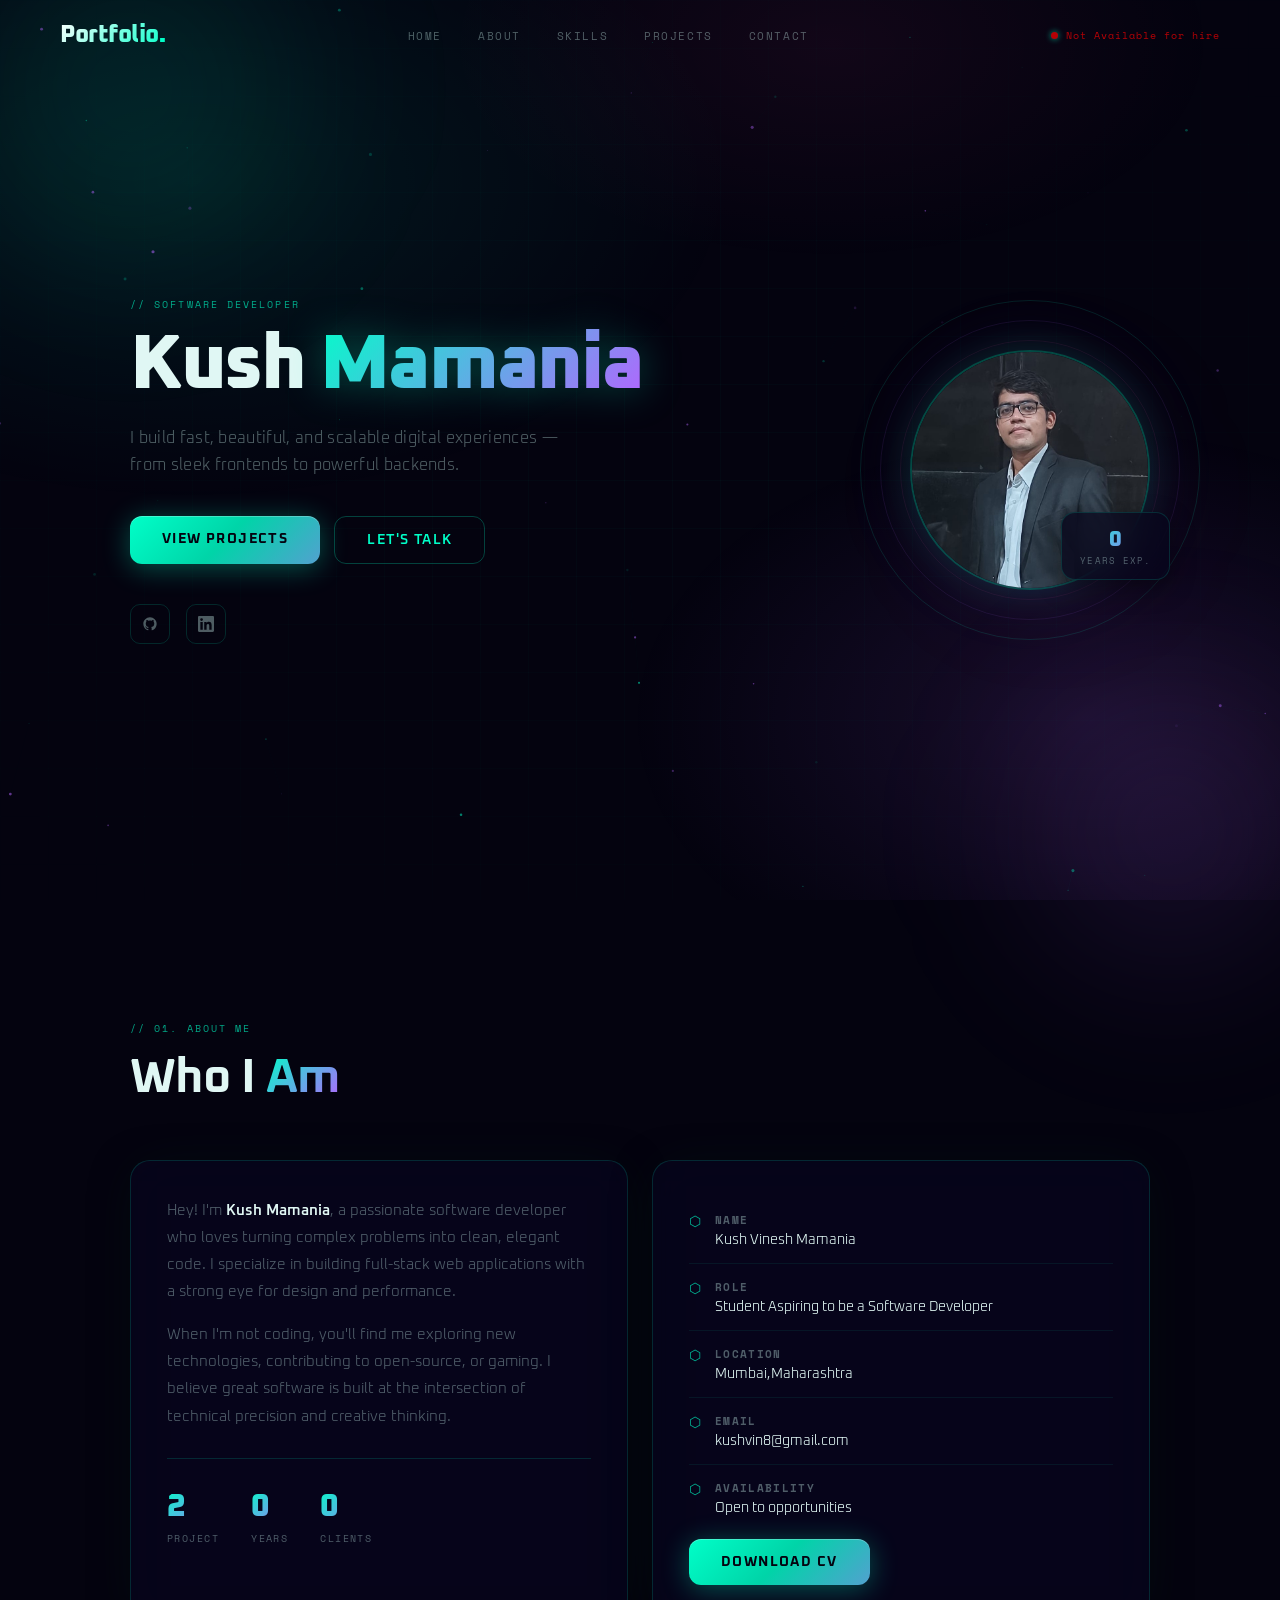
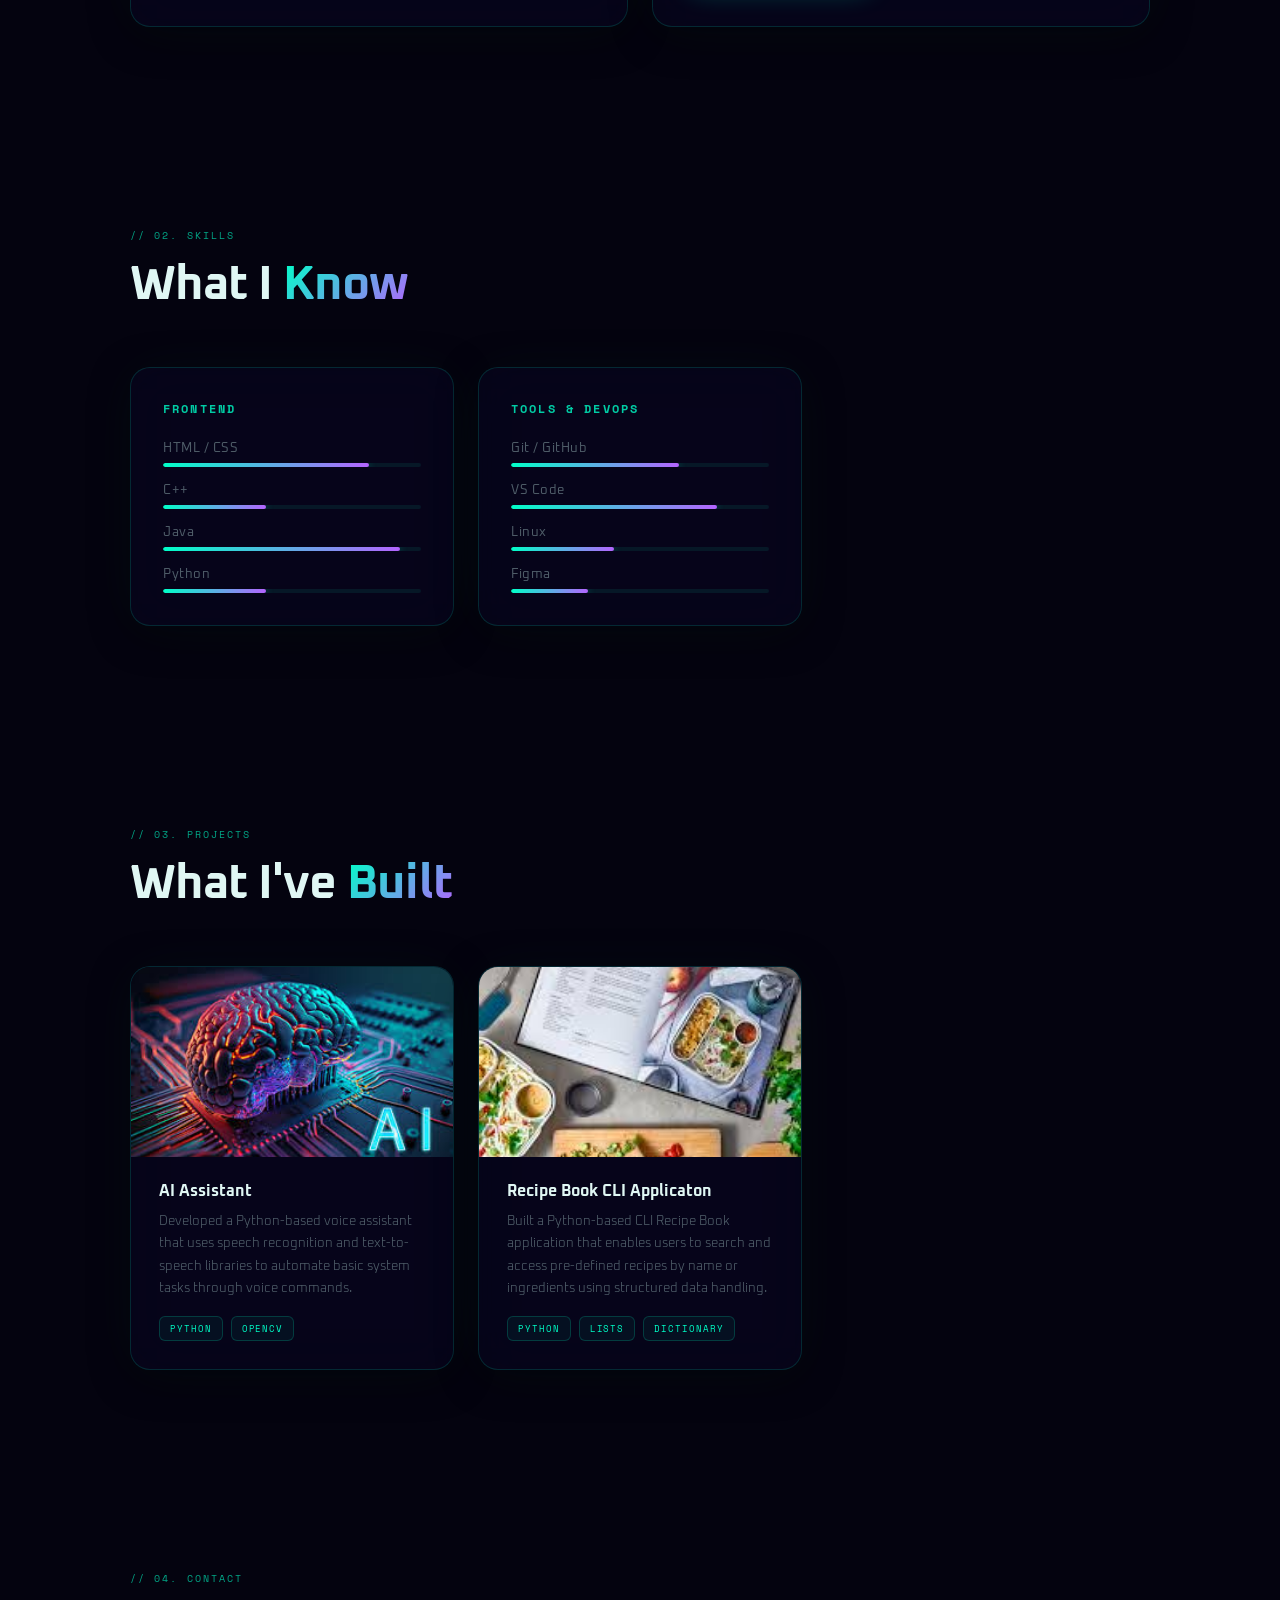
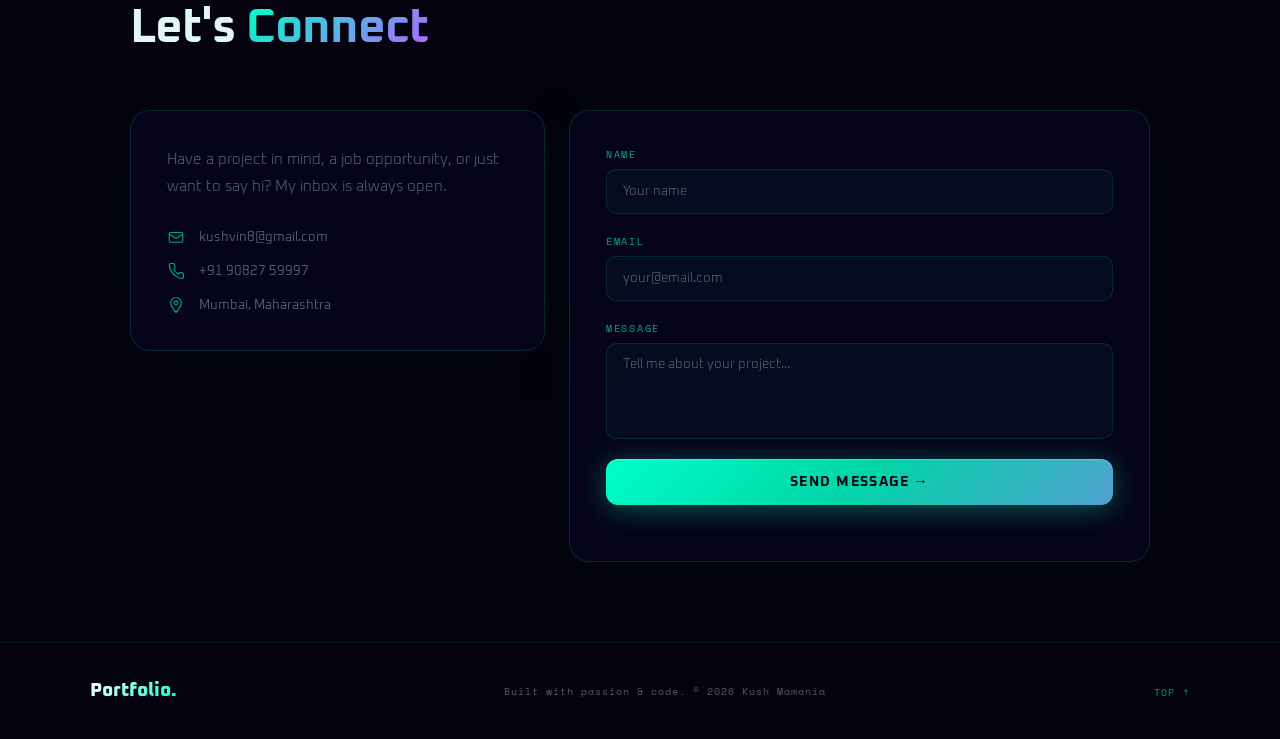
==== page.html @ c8ca54da "Made my own Portfolio Webpage" ====
<!DOCTYPE html>
<html lang="en">
<head>
  <meta charset="UTF-8" />
  <meta name="viewport" content="width=device-width, initial-scale=1.0"/>
  <title>Portfolio</title>
  <link rel="stylesheet" href="portfolio.css" />
  <link href="https://fonts.googleapis.com/css2?family=Oxanium:wght@200;300;400;600;700;800&family=Space+Mono&display=swap" rel="stylesheet"/>
</head>
<body>

  <!-- Background layers -->
  <div class="bg-aurora"></div>
  <div class="bg-grid"></div>
  <div class="orb orb1"></div>
  <div class="orb orb2"></div>
  <div class="orb orb3"></div>
  <canvas id="particles"></canvas>

  <!-- ── NAVBAR ───────────────────────────── -->
  <nav class="navbar">
    <div class="nav-logo">Portfolio<span>.</span></div>
    <ul class="nav-links">
      <li><a href="#hero">Home</a></li>
      <li><a href="#about">About</a></li>
      <li><a href="#skills">Skills</a></li>
      <li><a href="#projects">Projects</a></li>
      <li><a href="#contact">Contact</a></li>
    </ul>
    <div class="nav-status"><span class="pulse-dot"></span>Not Available for hire</div>
  </nav>

  <!-- ── HERO ─────────────────────────────── -->
  <section class="hero" id="hero">
    <div class="hero-content">
      <p class="hero-tag">// software developer</p>
      <h1 class="hero-name">Kush<span> Mamania</span></h1>
      <p class="hero-desc">I build fast, beautiful, and scalable digital experiences — from sleek frontends to powerful backends.</p>
      <div class="hero-btns">
        <a href="#projects" class="btn-primary">View Projects</a>
        <a href="#contact"  class="btn-ghost">Let's Talk</a>
      </div>
      <div class="hero-socials">
        <a href="https://github.com/NexusCoder14" class="social-link" title="GitHub">
          <svg viewBox="0 0 24 24" fill="currentColor"><path d="M12 2C6.477 2 2 6.477 2 12c0 4.418 2.865 8.166 6.839 9.489.5.092.682-.217.682-.482 0-.237-.009-.868-.013-1.703-2.782.604-3.369-1.342-3.369-1.342-.454-1.154-1.11-1.462-1.11-1.462-.908-.62.069-.608.069-.608 1.003.07 1.531 1.03 1.531 1.03.892 1.529 2.341 1.088 2.91.832.092-.647.35-1.088.636-1.338-2.22-.253-4.555-1.11-4.555-4.943 0-1.091.39-1.984 1.029-2.683-.103-.253-.446-1.27.098-2.647 0 0 .84-.269 2.75 1.025A9.578 9.578 0 0112 6.836c.85.004 1.705.114 2.504.336 1.909-1.294 2.747-1.025 2.747-1.025.546 1.377.203 2.394.1 2.647.64.699 1.028 1.592 1.028 2.683 0 3.842-2.339 4.687-4.566 4.935.359.309.678.919.678 1.852 0 1.336-.012 2.415-.012 2.743 0 .267.18.578.688.48C19.138 20.163 22 16.418 22 12c0-5.523-4.477-10-10-10z"/></svg>
        </a>
        <a href="https://www.linkedin.com/in/kush-mamania-205714388" class="social-link" title="LinkedIn">
          <svg viewBox="0 0 24 24" fill="currentColor"><path d="M20.447 20.452h-3.554v-5.569c0-1.328-.027-3.037-1.852-3.037-1.853 0-2.136 1.445-2.136 2.939v5.667H9.351V9h3.414v1.561h.046c.477-.9 1.637-1.85 3.37-1.85 3.601 0 4.267 2.37 4.267 5.455v6.286zM5.337 7.433a2.062 2.062 0 01-2.063-2.065 2.064 2.064 0 112.063 2.065zm1.782 13.019H3.555V9h3.564v11.452zM22.225 0H1.771C.792 0 0 .774 0 1.729v20.542C0 23.227.792 24 1.771 24h20.451C23.2 24 24 23.227 24 22.271V1.729C24 .774 23.2 0 22.222 0h.003z"/></svg>
        </a>
      </div>
    </div>
    <div class="hero-image-wrap">
      <div class="hero-image-ring ring1"></div>
      <div class="hero-image-ring ring2"></div>
      <div class="hero-image-ring ring3"></div>
      <div class="hero-image-box">
        <img src="kush1.jpeg" alt="Your Name" class="hero-img" onerror="this.style.display='none';this.nextElementSibling.style.display='flex'"/>
        <div class="hero-img-placeholder">
          <svg viewBox="0 0 24 24" fill="none" stroke="currentColor" stroke-width="1"><circle cx="12" cy="8" r="4"/><path d="M4 20c0-4 3.6-7 8-7s8 3 8 7"/></svg>
          <span>Add your photo</span>
        </div>
      </div>
      <div class="hero-badge">
        <span class="badge-num">0</span>
        <span class="badge-label">Years Exp.</span>
      </div>
    </div>
  </section>

  <!-- ── ABOUT ─────────────────────────────── -->
  <section class="section" id="about">
    <div class="section-inner">
      <div class="section-tag">// 01. about me</div>
      <h2 class="section-title">Who I <span>Am</span></h2>
      <div class="about-grid">
        <div class="about-text glass-card">
          <p>Hey! I'm <strong>Kush Mamania</strong>, a passionate software developer who loves turning complex problems into clean, elegant code. I specialize in building full-stack web applications with a strong eye for design and performance.</p>
          <p>When I'm not coding, you'll find me exploring new technologies, contributing to open-source, or gaming. I believe great software is built at the intersection of technical precision and creative thinking.</p>
          <div class="about-stats">
            <div class="stat"><span class="stat-num">2</span><span class="stat-label">Project</span></div>
            <div class="stat"><span class="stat-num">0</span><span class="stat-label">Years</span></div>
            <div class="stat"><span class="stat-num">0</span><span class="stat-label">Clients</span></div>
          </div>
        </div>
        <div class="about-details glass-card">
          <div class="detail-item">
            <span class="detail-icon">⬡</span>
            <div><strong>Name</strong><p>Kush Vinesh Mamania</p></div>
          </div>
          <div class="detail-item">
            <span class="detail-icon">⬡</span>
            <div><strong>Role</strong><p>Student Aspiring to be a Software Developer</p></div>
          </div>
          <div class="detail-item">
            <span class="detail-icon">⬡</span>
            <div><strong>Location</strong><p>Mumbai,Maharashtra</p></div>
          </div>
          <div class="detail-item">
            <span class="detail-icon">⬡</span>
            <div><strong>Email</strong><p>kushvin8@gmail.com</p></div>
          </div>
          <div class="detail-item">
            <span class="detail-icon">⬡</span>
            <div><strong>Availability</strong><p>Open to opportunities</p></div>
          </div>
          <a href="your-resume.pdf" download="YourName_Resume.pdf" class="btn-primary" style="margin-top:8px;display:inline-block;text-align:center;">Download CV</a>
        </div>
      </div>
    </div>
  </section>

  <!-- ── SKILLS ────────────────────────────── -->
  <section class="section" id="skills">
    <div class="section-inner">
      <div class="section-tag">// 02. skills</div>
      <h2 class="section-title">What I <span>Know</span></h2>
      <div class="skills-grid">

        <div class="skill-category glass-card">
          <h3>Frontend</h3>
          <div class="skill-list">
            <div class="skill-item"><span>HTML / CSS</span><div class="skill-bar"><div class="skill-fill" style="--w:80%"></div></div></div>
            <div class="skill-item"><span>C++</span><div class="skill-bar"><div class="skill-fill" style="--w:40%"></div></div></div>
            <div class="skill-item"><span>Java</span>      <div class="skill-bar"><div class="skill-fill" style="--w:92%"></div></div></div>
            <div class="skill-item"><span>Python</span> <div class="skill-bar"><div class="skill-fill" style="--w:40%"></div></div></div>
          </div>
        </div>

        <div class="skill-category glass-card">
          <h3>Tools & DevOps</h3>
          <div class="skill-list">
            <div class="skill-item"><span>Git / GitHub</span><div class="skill-bar"><div class="skill-fill" style="--w:65%"></div></div></div>
            <div class="skill-item"><span>VS Code</span>      <div class="skill-bar"><div class="skill-fill" style="--w:80%"></div></div></div>
            <div class="skill-item"><span>Linux</span>       <div class="skill-bar"><div class="skill-fill" style="--w:40%"></div></div></div>
            <div class="skill-item"><span>Figma</span>       <div class="skill-bar"><div class="skill-fill" style="--w:30%"></div></div></div>
          </div>
        </div>

      </div>
    </div>
  </section>

  <!-- ── PROJECTS ──────────────────────────── -->
  <section class="section" id="projects">
    <div class="section-inner">
      <div class="section-tag">// 03. projects</div>
      <h2 class="section-title">What I've <span>Built</span></h2>
      <div class="projects-grid">

        <div class="project-card glass-card">
          <div class="project-img-wrap">
            <img src="jarvis.jpg" alt="Project One" class="project-thumb"/>
            <div class="project-overlay">
              <a href="https://github.com/NexusCoder14/Artificial-Intelligence" class="project-link">GitHub ↗</a>
            </div>
          </div>
          <div class="project-info">
            <h3>AI Assistant</h3>
            <p>Developed a Python-based voice assistant that uses speech recognition and text-to-speech libraries to automate basic system tasks through voice commands.
</p>
            <div class="project-tags">
              <span>Python</span><span>OpenCV</span>
            </div>
          </div>
        </div>

        <div class="project-card glass-card">
          <div class="project-img-wrap">
            <img src="recipe.jpg" alt="Project One" class="project-thumb"/>
            <div class="project-overlay">
              <a href="https://github.com/NexusCoder14/Recipe-Book-CLI-Application" class="project-link">GitHub ↗</a>
            </div>
          </div>
          <div class="project-info">
            <h3>Recipe Book CLI Applicaton</h3>
            <p>Built a Python-based CLI Recipe Book application that enables users to search and access pre-defined recipes by name or ingredients using structured data handling.
</p>
            <div class="project-tags">
              <span>Python</span><span>Lists</span><span>Dictionary</span>
            </div>
          </div>
        </div>
      </div>
    </div>
  </section>

  <!-- ── CONTACT ───────────────────────────── -->
  <section class="section" id="contact">
    <div class="section-inner">
      <div class="section-tag">// 04. contact</div>
      <h2 class="section-title">Let's <span>Connect</span></h2>
      <div class="contact-wrap">
        <div class="contact-info glass-card">
          <p>Have a project in mind, a job opportunity, or just want to say hi? My inbox is always open.</p>
          <div class="contact-links">
            <a href="mailto:you@example.com" class="contact-item">
              <svg viewBox="0 0 24 24" fill="none" stroke="currentColor" stroke-width="1.5"><path d="M21 8l-9 6-9-6"/><rect x="3" y="6" width="18" height="13" rx="2"/></svg>
              kushvin8@gmail.com
            </a>
            <a href="tel:+0000000000" class="contact-item">
              <svg viewBox="0 0 24 24" fill="none" stroke="currentColor" stroke-width="1.5"><path d="M22 16.92v3a2 2 0 01-2.18 2A19.86 19.86 0 013.09 4.18 2 2 0 015.09 2h3a2 2 0 012 1.72c.127.96.361 1.903.7 2.81a2 2 0 01-.45 2.11L9.09 9.91a16 16 0 006 6l1.27-1.27a2 2 0 012.11-.45c.907.339 1.85.573 2.81.7A2 2 0 0122 16.92z"/></svg>
              +91 90827 59997
            </a>
            <a href="#" class="contact-item">
              <svg viewBox="0 0 24 24" fill="none" stroke="currentColor" stroke-width="1.5"><path d="M12 2C8.13 2 5 5.13 5 9c0 5.25 7 13 7 13s7-7.75 7-13c0-3.87-3.13-7-7-7zm0 9.5a2.5 2.5 0 110-5 2.5 2.5 0 010 5z"/></svg>
              Mumbai, Maharashtra
            </a>
          </div>
        </div>
        <form class="contact-form glass-card" action="https://api.web3forms.com/submit" method="POST" onsubmit="handleForm(event)">

    <!-- Your Web3Forms access key -->
    <input type="hidden" name="access_key" value="c3d67be9-2070-407a-b0f9-731e5932e112"/>

    <!-- Optional: Custom subject line in your inbox -->
    <input type="hidden" name="subject" value="New Idea"/>

    <div class="form-group">
        <label>Name</label>
        <input type="text" name="name" placeholder="Your name" required/>
    </div>
    <div class="form-group">
        <label>Email</label>
        <input type="email" name="email" placeholder="your@email.com" required/>
    </div>
    <div class="form-group">
        <label>Message</label>
        <textarea name="message" rows="4" placeholder="Tell me about your project..." required></textarea>
    </div>
    <button type="submit" class="btn-primary" style="width:100%">Send Message →</button>

<p id="formError" style="display:none; color:#ff6090; text-align:center; font-family:'Space Mono',monospace; font-size:0.72rem; letter-spacing:0.1em; margin-top:12px;">
  ✗ Failed to send. Please try again.
</p>
    <div class="form-success" id="formSuccess">✓ Message sent! I'll get back to you soon.</div>
    <div id="formError"></div>
    <input type="hidden" name="redirect" value="false"/>
</form>
      </div>
    </div>
  </section>

  <!-- ── FOOTER ────────────────────────────── -->
  <footer class="footer">
    <div class="footer-inner">
      <span class="footer-logo">Portfolio<span>.</span></span>
      <p>Built with passion & code. © <span id="year"></span> Kush Mamania</p>
      <div class="footer-links">
        <a href="#hero">Top ↑</a>
      </div>
    </div>
  </footer>

  <script>
    // Year
    document.getElementById('year').textContent = new Date().getFullYear();

    // Form handler
    function handleForm(e) {
    e.preventDefault();
    const form      = e.target;
    const submitBtn = form.querySelector('button[type="submit"]');
    const errorMsg  = document.getElementById('formError');

    submitBtn.textContent = 'Sending...';
    submitBtn.disabled    = true;
    errorMsg.style.cssText = 'display:none';

    fetch('https://api.web3forms.com/submit', {
        method: 'POST',
        headers: { 'Accept': 'application/json' },
        body: new FormData(form)
    })
    .then(res => res.json())
    .then(data => {
        if (data.success) {
            form.reset();
            submitBtn.textContent = 'Sent ✓';
            setTimeout(() => {
                submitBtn.textContent = 'Send Message →';
            }, 3000);
        } else {
            errorMsg.style.cssText = 'display:block; color:#ff6090; text-align:center; font-family:Space Mono,monospace; font-size:0.72rem; letter-spacing:0.1em; margin-top:12px;';
            submitBtn.textContent  = 'Send Message →';
        }
        submitBtn.disabled = false;
    })
    .catch(() => {
        errorMsg.style.cssText = 'display:block; color:#ff6090; text-align:center; font-family:Space Mono,monospace; font-size:0.72rem; letter-spacing:0.1em; margin-top:12px;';
        submitBtn.textContent  = 'Send Message →';
        submitBtn.disabled     = false;
    });
}

    // Particle canvas
    const canvas = document.getElementById('particles');
    const ctx    = canvas.getContext('2d');
    function resize() { canvas.width = window.innerWidth; canvas.height = window.innerHeight; }
    resize();
    window.addEventListener('resize', resize);

    const pts = Array.from({length: 55}, () => ({
      x: Math.random() * canvas.width,
      y: Math.random() * canvas.height,
      r: Math.random() * 1.3 + 0.3,
      dx: (Math.random() - 0.5) * 0.28,
      dy: (Math.random() - 0.5) * 0.28,
      a: Math.random() * 0.45 + 0.08,
      c: Math.random() > 0.5 ? '0,255,200' : '180,100,255'
    }));

    (function draw() {
      ctx.clearRect(0, 0, canvas.width, canvas.height);
      pts.forEach(p => {
        p.x += p.dx; p.y += p.dy;
        if (p.x < 0 || p.x > canvas.width)  p.dx *= -1;
        if (p.y < 0 || p.y > canvas.height) p.dy *= -1;
        ctx.beginPath();
        ctx.arc(p.x, p.y, p.r, 0, Math.PI * 2);
        ctx.fillStyle = `rgba(${p.c},${p.a})`;
        ctx.fill();
      });
      for (let i = 0; i < pts.length; i++)
        for (let j = i + 1; j < pts.length; j++) {
          const d = Math.hypot(pts[i].x - pts[j].x, pts[i].y - pts[j].y);
          if (d < 115) {
            ctx.beginPath();
            ctx.strokeStyle = `rgba(0,255,200,${0.055*(1-d/115)})`;
            ctx.lineWidth = 0.5;
            ctx.moveTo(pts[i].x, pts[i].y);
            ctx.lineTo(pts[j].x, pts[j].y);
            ctx.stroke();
          }
        }
      requestAnimationFrame(draw);
    })();

    // Scroll reveal
    const observer = new IntersectionObserver(entries => {
      entries.forEach(e => { if (e.isIntersecting) e.target.classList.add('visible'); });
    }, { threshold: 0.12 });
    document.querySelectorAll('.glass-card, .hero-content, .hero-image-wrap, .section-title, .section-tag')
      .forEach(el => observer.observe(el));

    // Skill bar animation
    const skillObserver = new IntersectionObserver(entries => {
      entries.forEach(e => {
        if (e.isIntersecting)
          e.target.querySelectorAll('.skill-fill').forEach(bar => bar.classList.add('animate'));
      });
    }, { threshold: 0.3 });
    document.querySelectorAll('.skill-category').forEach(el => skillObserver.observe(el));

    // Navbar scroll effect
    window.addEventListener('scroll', () => {
      document.querySelector('.navbar').classList.toggle('scrolled', window.scrollY > 50);
    });

    // Smooth scroll
    document.querySelectorAll('a[href^="#"]').forEach(a => {
      a.addEventListener('click', e => {
        const target = document.querySelector(a.getAttribute('href'));
        if (target) { e.preventDefault(); target.scrollIntoView({ behavior: 'smooth' }); }
      });
    });
  </script>
</body>
</html>
---- portfolio.css ----
/* ============================================
   PORTFOLIO — CYBERPUNK AURORA
   ============================================ */

@import url('https://fonts.googleapis.com/css2?family=Oxanium:wght@200;300;400;600;700;800&family=Space+Mono&display=swap');

*, *::before, *::after { box-sizing: border-box; margin: 0; padding: 0; }

:root {
  --teal:    #00ffc8;
  --violet:  #b464ff;
  --pink:    #ff4faa;
  --deep:    #04030f;
  --surface: rgba(8, 6, 28, 0.72);
  --border:  rgba(0, 255, 200, 0.15);
  --text:    #e0f7f4;
  --muted:   rgba(200, 240, 235, 0.38);
  --ease:    cubic-bezier(0.23, 1, 0.32, 1);
}

html { scroll-behavior: smooth; }

body {
  background: var(--deep);
  font-family: 'Oxanium', sans-serif;
  color: var(--text);
  overflow-x: hidden;
}

/* ── Fixed bg layers ──────────────────────── */
.bg-aurora {
  position: fixed; inset: 0; z-index: 0; pointer-events: none;
  background:
    radial-gradient(ellipse 65% 55% at 15% 20%, rgba(0,255,200,0.09) 0%, transparent 65%),
    radial-gradient(ellipse 55% 50% at 85% 80%, rgba(180,100,255,0.12) 0%, transparent 65%),
    radial-gradient(ellipse 50% 40% at 65% 5%,  rgba(255,79,170,0.06) 0%, transparent 60%);
  animation: auroraShift 18s ease-in-out infinite alternate;
}

.bg-grid {
  position: fixed; inset: 0; z-index: 0; pointer-events: none;
  background-image:
    linear-gradient(rgba(0,255,200,0.025) 1px, transparent 1px),
    linear-gradient(90deg, rgba(0,255,200,0.025) 1px, transparent 1px);
  background-size: 48px 48px;
  mask-image: radial-gradient(ellipse 80% 80% at 50% 50%, black 10%, transparent 100%);
}

#particles { position: fixed; inset: 0; z-index: 0; pointer-events: none; }

.orb { position: fixed; border-radius: 50%; filter: blur(70px); pointer-events: none; z-index: 0; }
.orb1 { width: 500px; height: 500px; top: -160px; left: -120px;
         background: radial-gradient(circle, rgba(0,255,200,0.11) 0%, transparent 70%);
         animation: orbFloat 20s ease-in-out infinite alternate; }
.orb2 { width: 420px; height: 420px; bottom: -140px; right: -100px;
         background: radial-gradient(circle, rgba(180,100,255,0.14) 0%, transparent 70%);
         animation: orbFloat 16s ease-in-out infinite alternate-reverse; }
.orb3 { width: 260px; height: 260px; top: 40%; right: 8%;
         background: radial-gradient(circle, rgba(255,79,170,0.09) 0%, transparent 70%);
         animation: orbFloat 12s ease-in-out infinite alternate; }

@keyframes auroraShift {
  0%   { filter: hue-rotate(0deg)   brightness(1);    }
  50%  { filter: hue-rotate(20deg)  brightness(1.08); }
  100% { filter: hue-rotate(-15deg) brightness(0.96); }
}
@keyframes orbFloat {
  0%   { transform: translate(0,0) scale(1); }
  50%  { transform: translate(30px,-40px) scale(1.08); }
  100% { transform: translate(-20px,30px) scale(0.94); }
}

/* ── Reusables ────────────────────────────── */
.glass-card {
  background: var(--surface);
  border: 1px solid var(--border);
  border-radius: 20px;
  backdrop-filter: blur(24px) saturate(160%);
  -webkit-backdrop-filter: blur(24px) saturate(160%);
  box-shadow: 0 8px 40px rgba(0,0,0,0.45), 0 0 60px rgba(0,255,200,0.04);
  opacity: 0;
  transform: translateY(28px);
  transition: opacity 0.7s var(--ease), transform 0.7s var(--ease),
              box-shadow 0.3s ease, border-color 0.3s ease;
}
.glass-card.visible {
  opacity: 1; transform: translateY(0);
}
.glass-card:hover {
  border-color: rgba(0,255,200,0.3);
  box-shadow: 0 12px 60px rgba(0,0,0,0.5), 0 0 60px rgba(0,255,200,0.08);
}

.btn-primary {
  display: inline-block;
  padding: 14px 32px;
  border-radius: 12px;
  background: linear-gradient(135deg, var(--teal) 0%, #00d4a8 50%, var(--violet) 160%);
  color: #04030f;
  font-family: 'Oxanium', sans-serif;
  font-size: 0.88rem;
  font-weight: 700;
  letter-spacing: 0.1em;
  text-transform: uppercase;
  text-decoration: none;
  border: none;
  cursor: pointer;
  box-shadow: 0 4px 28px rgba(0,255,200,0.32), inset 0 1px 0 rgba(255,255,255,0.25);
  transition: transform 0.2s var(--ease), box-shadow 0.3s ease;
  position: relative; overflow: hidden;
}
.btn-primary:hover {
  transform: translateY(-3px) scale(1.02);
  box-shadow: 0 10px 48px rgba(0,255,200,0.48), inset 0 1px 0 rgba(255,255,255,0.25);
}
.btn-primary:active { transform: translateY(0) scale(0.99); }

.btn-ghost {
  display: inline-block;
  padding: 14px 32px;
  border-radius: 12px;
  border: 1px solid rgba(0,255,200,0.25);
  color: var(--teal);
  font-family: 'Oxanium', sans-serif;
  font-size: 0.88rem;
  font-weight: 600;
  letter-spacing: 0.1em;
  text-transform: uppercase;
  text-decoration: none;
  background: transparent;
  cursor: pointer;
  transition: border-color 0.3s ease, background 0.3s ease, box-shadow 0.3s ease, transform 0.2s ease;
}
.btn-ghost:hover {
  border-color: var(--teal);
  background: rgba(0,255,200,0.07);
  box-shadow: 0 0 24px rgba(0,255,200,0.12);
  transform: translateY(-2px);
}

/* ── NAVBAR ───────────────────────────────── */
.navbar {
  position: fixed; top: 0; left: 0; right: 0; z-index: 100;
  display: flex; align-items: center; justify-content: space-between;
  padding: 20px 60px;
  transition: background 0.4s ease, padding 0.4s ease, box-shadow 0.4s ease;
}
.navbar.scrolled {
  background: rgba(4,3,15,0.85);
  backdrop-filter: blur(20px);
  padding: 14px 60px;
  box-shadow: 0 1px 0 rgba(0,255,200,0.1), 0 8px 32px rgba(0,0,0,0.4);
}

.nav-logo {
  font-size: 1.5rem; font-weight: 800; letter-spacing: -0.02em;
  background: linear-gradient(135deg, #fff, var(--teal));
  -webkit-background-clip: text; -webkit-text-fill-color: transparent; background-clip: text;
  position: relative; z-index: 1;
}
.nav-logo span { -webkit-text-fill-color: var(--teal); }

.nav-links { display: flex; gap: 36px; list-style: none; }
.nav-links a {
  font-family: 'Space Mono', monospace;
  font-size: 0.7rem; letter-spacing: 0.14em; text-transform: uppercase;
  color: var(--muted); text-decoration: none;
  transition: color 0.3s ease;
  position: relative;
}
.nav-links a::after {
  content: ''; position: absolute; bottom: -4px; left: 0;
  width: 0; height: 1px;
  background: linear-gradient(90deg, var(--teal), var(--violet));
  transition: width 0.3s var(--ease);
}
.nav-links a:hover { color: var(--text); }
.nav-links a:hover::after { width: 100%; }

.nav-status {
  display: flex; align-items: center; gap: 8px;
  font-family: 'Space Mono', monospace; font-size: 0.62rem;
  letter-spacing: 0.1em; color: red; opacity: 0.7;
}
.pulse-dot {
  width: 7px; height: 7px; border-radius: 50%;
  background: red;
  box-shadow: 0 0 6px var(--teal);
  animation: pulse 2s ease-in-out infinite;
}
@keyframes pulse {
  0%,100% { opacity: 1; transform: scale(1); }
  50%      { opacity: 0.4; transform: scale(0.8); }
}

/* ── SECTION SHARED ───────────────────────── */
.section { position: relative; z-index: 1; padding: 120px 0 80px; }
.section-inner { max-width: 1100px; margin: 0 auto; padding: 0 40px; }

.section-tag {
  font-family: 'Space Mono', monospace; font-size: 0.65rem;
  letter-spacing: 0.2em; text-transform: uppercase;
  color: var(--teal); opacity: 0.65; margin-bottom: 12px;
  opacity: 0; transform: translateY(16px);
  transition: opacity 0.6s ease, transform 0.6s ease;
}
.section-tag.visible { opacity: 0.65; transform: translateY(0); }

.section-title {
  font-size: clamp(2rem, 4vw, 3rem); font-weight: 700;
  letter-spacing: -0.02em; margin-bottom: 52px;
  opacity: 0; transform: translateY(16px);
  transition: opacity 0.6s ease 0.1s, transform 0.6s ease 0.1s;
}
.section-title.visible { opacity: 1; transform: translateY(0); }
.section-title span {
  background: linear-gradient(135deg, var(--teal), var(--violet));
  -webkit-background-clip: text; -webkit-text-fill-color: transparent; background-clip: text;
}

/* ── HERO ─────────────────────────────────── */
.hero {
  position: relative; z-index: 1;
  min-height: 100vh;
  display: flex; align-items: center; justify-content: space-between;
  max-width: 1100px; margin: 0 auto; padding: 100px 40px 60px;
  gap: 60px;
}

.hero-content {
  flex: 1;
  opacity: 0; transform: translateX(-30px);
  transition: opacity 0.9s var(--ease), transform 0.9s var(--ease);
}
.hero-content.visible { opacity: 1; transform: translateX(0); }

.hero-tag {
  font-family: 'Space Mono', monospace; font-size: 0.65rem;
  letter-spacing: 0.2em; text-transform: uppercase;
  color: var(--teal); opacity: 0.65; margin-bottom: 16px;
}

.hero-name {
  font-size: clamp(3rem, 6vw, 5.5rem);
  font-weight: 800; line-height: 1; letter-spacing: -0.03em;
  margin-bottom: 20px;
}
.hero-name span {
  background: linear-gradient(135deg, var(--teal) 0%, var(--violet) 100%);
  -webkit-background-clip: text; -webkit-text-fill-color: transparent; background-clip: text;
  filter: drop-shadow(0 0 20px rgba(0,255,200,0.3));
}

.hero-desc {
  font-size: 1rem; font-weight: 300; color: var(--muted);
  line-height: 1.7; max-width: 460px; margin-bottom: 36px; letter-spacing: 0.02em;
}

.hero-btns { display: flex; gap: 14px; flex-wrap: wrap; margin-bottom: 40px; }

.hero-socials { display: flex; gap: 16px; }
.social-link {
  width: 40px; height: 40px;
  border: 1px solid rgba(0,255,200,0.15); border-radius: 10px;
  display: flex; align-items: center; justify-content: center;
  color: var(--muted); text-decoration: none;
  transition: border-color 0.3s ease, color 0.3s ease,
              background 0.3s ease, transform 0.2s ease;
}
.social-link svg { width: 16px; height: 16px; }
.social-link:hover {
  border-color: var(--teal); color: var(--teal);
  background: rgba(0,255,200,0.07); transform: translateY(-2px);
  box-shadow: 0 0 16px rgba(0,255,200,0.12);
}

/* Hero image */
.hero-image-wrap {
  position: relative; flex-shrink: 0;
  opacity: 0; transform: translateX(30px);
  transition: opacity 0.9s var(--ease) 0.2s, transform 0.9s var(--ease) 0.2s;
}
.hero-image-wrap.visible { opacity: 1; transform: translateX(0); }

.hero-image-ring {
  position: absolute; border-radius: 50%;
  border: 1px solid rgba(0,255,200,0.12);
  top: 50%; left: 50%; transform: translate(-50%,-50%);
}
.ring1 { width: 340px; height: 340px; animation: ringPulse 4s ease-in-out infinite; }
.ring2 { width: 300px; height: 300px; animation: ringPulse 4s ease-in-out 1s infinite; border-color: rgba(180,100,255,0.1); }
.ring3 { width: 260px; height: 260px; animation: ringPulse 4s ease-in-out 2s infinite; border-color: rgba(255,79,170,0.08); }
@keyframes ringPulse {
  0%,100% { opacity: 0.6; transform: translate(-50%,-50%) scale(1);    }
  50%      { opacity: 1.0; transform: translate(-50%,-50%) scale(1.04); }
}

.hero-image-box {
  width: 240px; height: 240px; border-radius: 50%;
  border: 2px solid rgba(0,255,200,0.28);
  overflow: hidden; position: relative;
  box-shadow: 0 0 40px rgba(0,255,200,0.14), 0 0 80px rgba(180,100,255,0.08);
}
.hero-img { width: 100%; height: 100%; object-fit: cover; }
.hero-img-placeholder {
  display: flex; flex-direction: column; align-items: center; justify-content: center;
  gap: 10px; width: 100%; height: 100%;
  background: rgba(0,255,200,0.04);
  color: var(--muted); font-family: 'Space Mono', monospace;
  font-size: 0.62rem; letter-spacing: 0.1em; text-transform: uppercase;
}
.hero-img-placeholder svg { width: 48px; height: 48px; opacity: 0.3; }

.hero-badge {
  position: absolute; bottom: 10px; right: -20px;
  background: var(--surface); border: 1px solid var(--border);
  border-radius: 14px; padding: 12px 18px; text-align: center;
  backdrop-filter: blur(16px); box-shadow: 0 8px 24px rgba(0,0,0,0.4);
}
.badge-num {
  display: block; font-size: 1.4rem; font-weight: 800;
  background: linear-gradient(135deg, var(--teal), var(--violet));
  -webkit-background-clip: text; -webkit-text-fill-color: transparent; background-clip: text;
}
.badge-label {
  display: block; font-family: 'Space Mono', monospace;
  font-size: 0.55rem; letter-spacing: 0.12em; text-transform: uppercase; color: var(--muted);
}

/* ── ABOUT ────────────────────────────────── */
.about-grid {
  display: grid; grid-template-columns: 1fr 1fr; gap: 24px;
}

.about-text, .about-details { padding: 36px; }

.about-text p {
  color: var(--muted); line-height: 1.8; font-weight: 300;
  font-size: 0.94rem; margin-bottom: 16px;
}
.about-text strong { color: var(--text); font-weight: 600; }

.about-stats {
  display: flex; gap: 32px; margin-top: 28px; padding-top: 28px;
  border-top: 1px solid var(--border);
}
.stat { display: flex; flex-direction: column; gap: 4px; }
.stat-num {
  font-size: 2rem; font-weight: 800;
  background: linear-gradient(135deg, var(--teal), var(--violet));
  -webkit-background-clip: text; -webkit-text-fill-color: transparent; background-clip: text;
}
.stat-label {
  font-family: 'Space Mono', monospace; font-size: 0.6rem;
  letter-spacing: 0.15em; text-transform: uppercase; color: var(--muted);
}

.detail-item {
  display: flex; align-items: flex-start; gap: 14px;
  padding: 14px 0; border-bottom: 1px solid rgba(0,255,200,0.07);
}
.detail-item:last-of-type { border-bottom: none; }
.detail-icon { font-size: 0.9rem; color: var(--teal); margin-top: 2px; opacity: 0.7; }
.detail-item strong { display: block; font-size: 0.7rem; font-family: 'Space Mono', monospace; letter-spacing: 0.12em; text-transform: uppercase; color: var(--muted); margin-bottom: 3px; }
.detail-item p { font-size: 0.88rem; font-weight: 300; color: var(--text); }

/* ── SKILLS ───────────────────────────────── */
.skills-grid {
  display: grid; grid-template-columns: repeat(3, 1fr); gap: 24px;
}

.skill-category { padding: 32px; }
.skill-category h3 {
  font-size: 0.75rem; font-family: 'Space Mono', monospace;
  letter-spacing: 0.18em; text-transform: uppercase;
  color: var(--teal); margin-bottom: 24px; opacity: 0.8;
}
.skill-list { display: flex; flex-direction: column; gap: 16px; }

.skill-item span {
  display: block; font-size: 0.82rem; font-weight: 400;
  color: var(--muted); margin-bottom: 6px; letter-spacing: 0.04em;
}
.skill-bar {
  width: 100%; height: 4px; background: rgba(0,255,200,0.08);
  border-radius: 100px; overflow: hidden;
}
.skill-fill {
  height: 100%; width: 0%;
  background: linear-gradient(90deg, var(--teal), var(--violet));
  border-radius: 100px;
  box-shadow: 0 0 8px rgba(0,255,200,0.4);
  transition: width 1.2s var(--ease);
}
.skill-fill.animate { width: var(--w); }

/* ── PROJECTS ─────────────────────────────── */
.projects-grid {
  display: grid; grid-template-columns: repeat(3, 1fr); gap: 24px;
}

.project-card { overflow: hidden; padding: 0; }

.project-img-wrap {
  position: relative; height: 190px;
  background: rgba(0,255,200,0.03); overflow: hidden;
}
.project-img-placeholder {
  width: 100%; height: 100%;
  display: flex; align-items: center; justify-content: center;
  color: var(--muted);
}
.project-img-placeholder svg { width: 52px; height: 52px; opacity: 0.25; }

.project-overlay {
  position: absolute; inset: 0;
  background: rgba(4,3,15,0.75);
  display: flex; align-items: center; justify-content: center; gap: 16px;
  opacity: 0; transition: opacity 0.3s ease;
  backdrop-filter: blur(4px);
}
.project-card:hover .project-overlay { opacity: 1; }

.project-link {
  padding: 10px 20px; border-radius: 8px;
  border: 1px solid rgba(0,255,200,0.35);
  color: var(--teal); font-size: 0.75rem; font-weight: 600;
  letter-spacing: 0.08em; text-decoration: none;
  transition: background 0.2s ease, box-shadow 0.2s ease;
}
.project-link:hover {
  background: rgba(0,255,200,0.1);
  box-shadow: 0 0 16px rgba(0,255,200,0.15);
}

.project-info { padding: 24px 28px 28px; }
.project-info h3 { font-size: 1rem; font-weight: 700; margin-bottom: 10px; }
.project-info p {
  font-size: 0.82rem; color: var(--muted); line-height: 1.7;
  font-weight: 300; margin-bottom: 16px;
}
.project-tags { display: flex; flex-wrap: wrap; gap: 8px; }
.project-tags span {
  font-family: 'Space Mono', monospace; font-size: 0.58rem;
  letter-spacing: 0.1em; text-transform: uppercase;
  padding: 5px 10px; border-radius: 6px;
  border: 1px solid rgba(0,255,200,0.18);
  color: var(--teal); background: rgba(0,255,200,0.05);
}

/* ── CONTACT ──────────────────────────────── */
.contact-wrap {
  display: grid; grid-template-columns: 1fr 1.4fr; gap: 24px; align-items: start;
}

.contact-info { padding: 36px; }
.contact-info > p {
  color: var(--muted); font-size: 0.92rem; line-height: 1.8;
  font-weight: 300; margin-bottom: 28px;
}

.contact-links { display: flex; flex-direction: column; gap: 16px; }
.contact-item {
  display: flex; align-items: center; gap: 14px;
  color: var(--muted); text-decoration: none; font-size: 0.84rem;
  transition: color 0.3s ease;
}
.contact-item svg { width: 18px; height: 18px; flex-shrink: 0; color: var(--teal); opacity: 0.65; }
.contact-item:hover { color: var(--teal); }

.contact-form { padding: 36px; display: flex; flex-direction: column; gap: 20px; }

.form-group { display: flex; flex-direction: column; gap: 8px; }
.form-group label {
  font-family: 'Space Mono', monospace; font-size: 0.6rem;
  letter-spacing: 0.18em; text-transform: uppercase;
  color: var(--teal); opacity: 0.65;
}
.form-group input,
.form-group textarea {
  background: rgba(0,255,200,0.03);
  border: 1px solid rgba(0,255,200,0.12);
  border-radius: 10px;
  padding: 13px 16px;
  font-family: 'Oxanium', sans-serif; font-size: 0.86rem; font-weight: 300;
  color: var(--text); outline: none; resize: none;
  caret-color: var(--teal);
  transition: border-color 0.3s ease, background 0.3s ease, box-shadow 0.3s ease;
}
.form-group input:focus,
.form-group textarea:focus {
  border-color: rgba(0,255,200,0.5);
  background: rgba(0,255,200,0.05);
  box-shadow: 0 0 0 3px rgba(0,255,200,0.1);
}
.form-group input::placeholder,
.form-group textarea::placeholder { color: var(--muted); font-size: 0.8rem; }

.form-success {
  display: none; text-align: center; font-family: 'Space Mono', monospace;
  font-size: 0.7rem; letter-spacing: 0.12em; color: var(--teal);
  padding: 12px; border-radius: 8px; background: rgba(0,255,200,0.07);
  border: 1px solid rgba(0,255,200,0.2);
}
.form-success.show { display: block; }

/* ── FOOTER ───────────────────────────────── */
.footer {
  position: relative; z-index: 1;
  border-top: 1px solid rgba(0,255,200,0.08);
  padding: 36px 40px;
}
.footer-inner {
  max-width: 1100px; margin: 0 auto;
  display: flex; align-items: center; justify-content: space-between; gap: 20px;
}
.footer-logo {
  font-size: 1.2rem; font-weight: 800;
  background: linear-gradient(135deg, #fff, var(--teal));
  -webkit-background-clip: text; -webkit-text-fill-color: transparent; background-clip: text;
}
.footer-logo span { -webkit-text-fill-color: var(--teal); }
.footer p {
  font-family: 'Space Mono', monospace; font-size: 0.62rem;
  letter-spacing: 0.1em; color: var(--muted);
}
.footer-links a {
  font-family: 'Space Mono', monospace; font-size: 0.62rem;
  letter-spacing: 0.12em; text-transform: uppercase;
  color: var(--teal); text-decoration: none; opacity: 0.6;
  transition: opacity 0.3s ease;
}
.form-error {
    display: none;
    text-align: center;
    font-family: 'Space Mono', monospace;
    font-size: 0.7rem;
    letter-spacing: 0.12em;
    color: #ff6090;
    padding: 12px;
    border-radius: 8px;
    background: rgba(255, 40, 80, 0.07);
    border: 1px solid rgba(255, 40, 80, 0.2);
    margin-top: 8px;
}
.footer-links a:hover { opacity: 1; }

/* ── Responsive ───────────────────────────── */
@media (max-width: 900px) {
  .navbar { padding: 18px 28px; }
  .navbar.scrolled { padding: 12px 28px; }
  .nav-links { gap: 20px; }
  .nav-status { display: none; }
  .hero { flex-direction: column-reverse; text-align: center; padding-top: 120px; gap: 40px; }
  .hero-btns, .hero-socials { justify-content: center; }
  .hero-image-wrap { opacity: 1 !important; transform: none !important; }
  .hero-content { opacity: 1 !important; transform: none !important; }
  .about-grid, .contact-wrap { grid-template-columns: 1fr; }
  .skills-grid, .projects-grid { grid-template-columns: 1fr 1fr; }
  .section-inner { padding: 0 24px; }
  .hero { padding: 100px 24px 60px; }
}

@media (max-width: 580px) {
  .nav-links { display: none; }
  .skills-grid, .projects-grid { grid-template-columns: 1fr; }
  .hero-name { font-size: 2.8rem; }
  .hero-image-box { width: 190px; height: 190px; }
  .ring1 { width: 270px; height: 270px; }
  .ring2 { width: 235px; height: 235px; }
  .ring3 { width: 200px; height: 200px; }
}

.project-thumb {
    width: 100%;
    height: 100%;
    object-fit: cover;
    display: block;
    transition: transform 0.4s ease;
}

.project-card:hover .project-thumb {
    transform: scale(1.05);
}
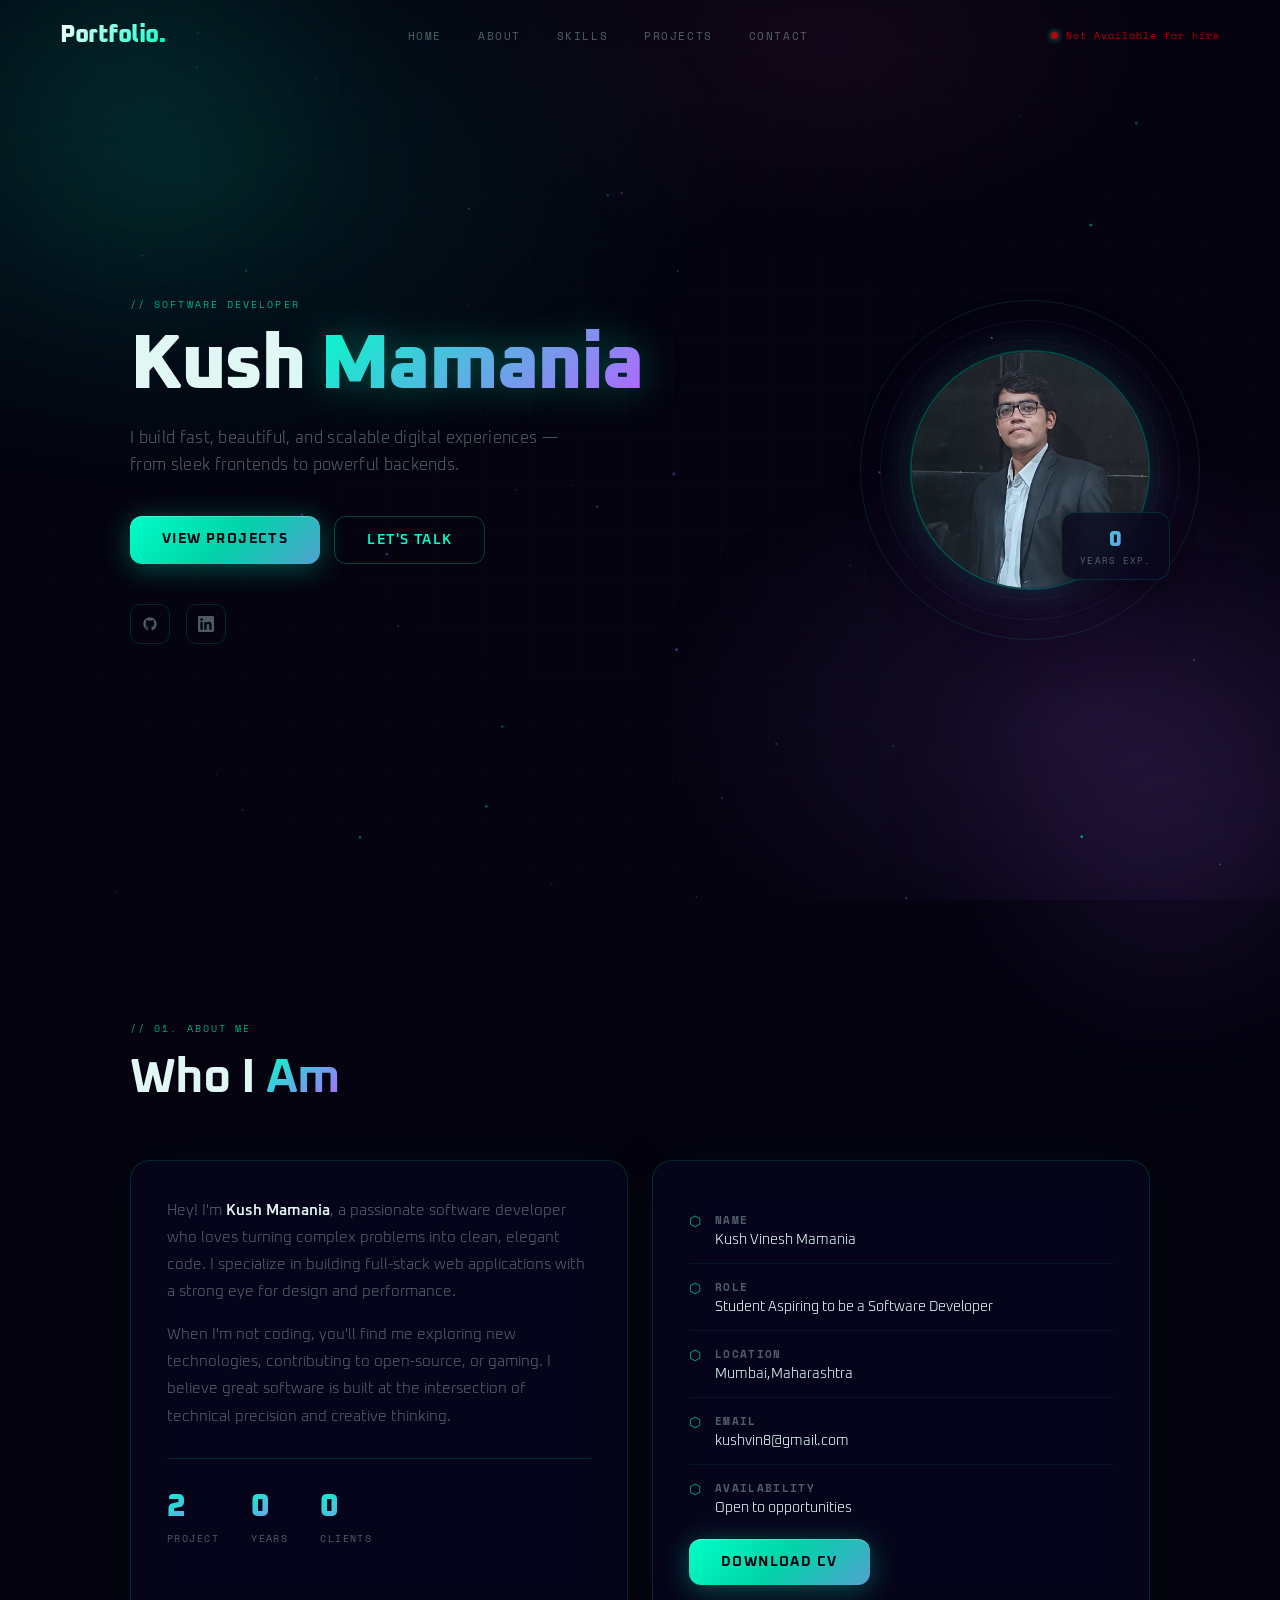
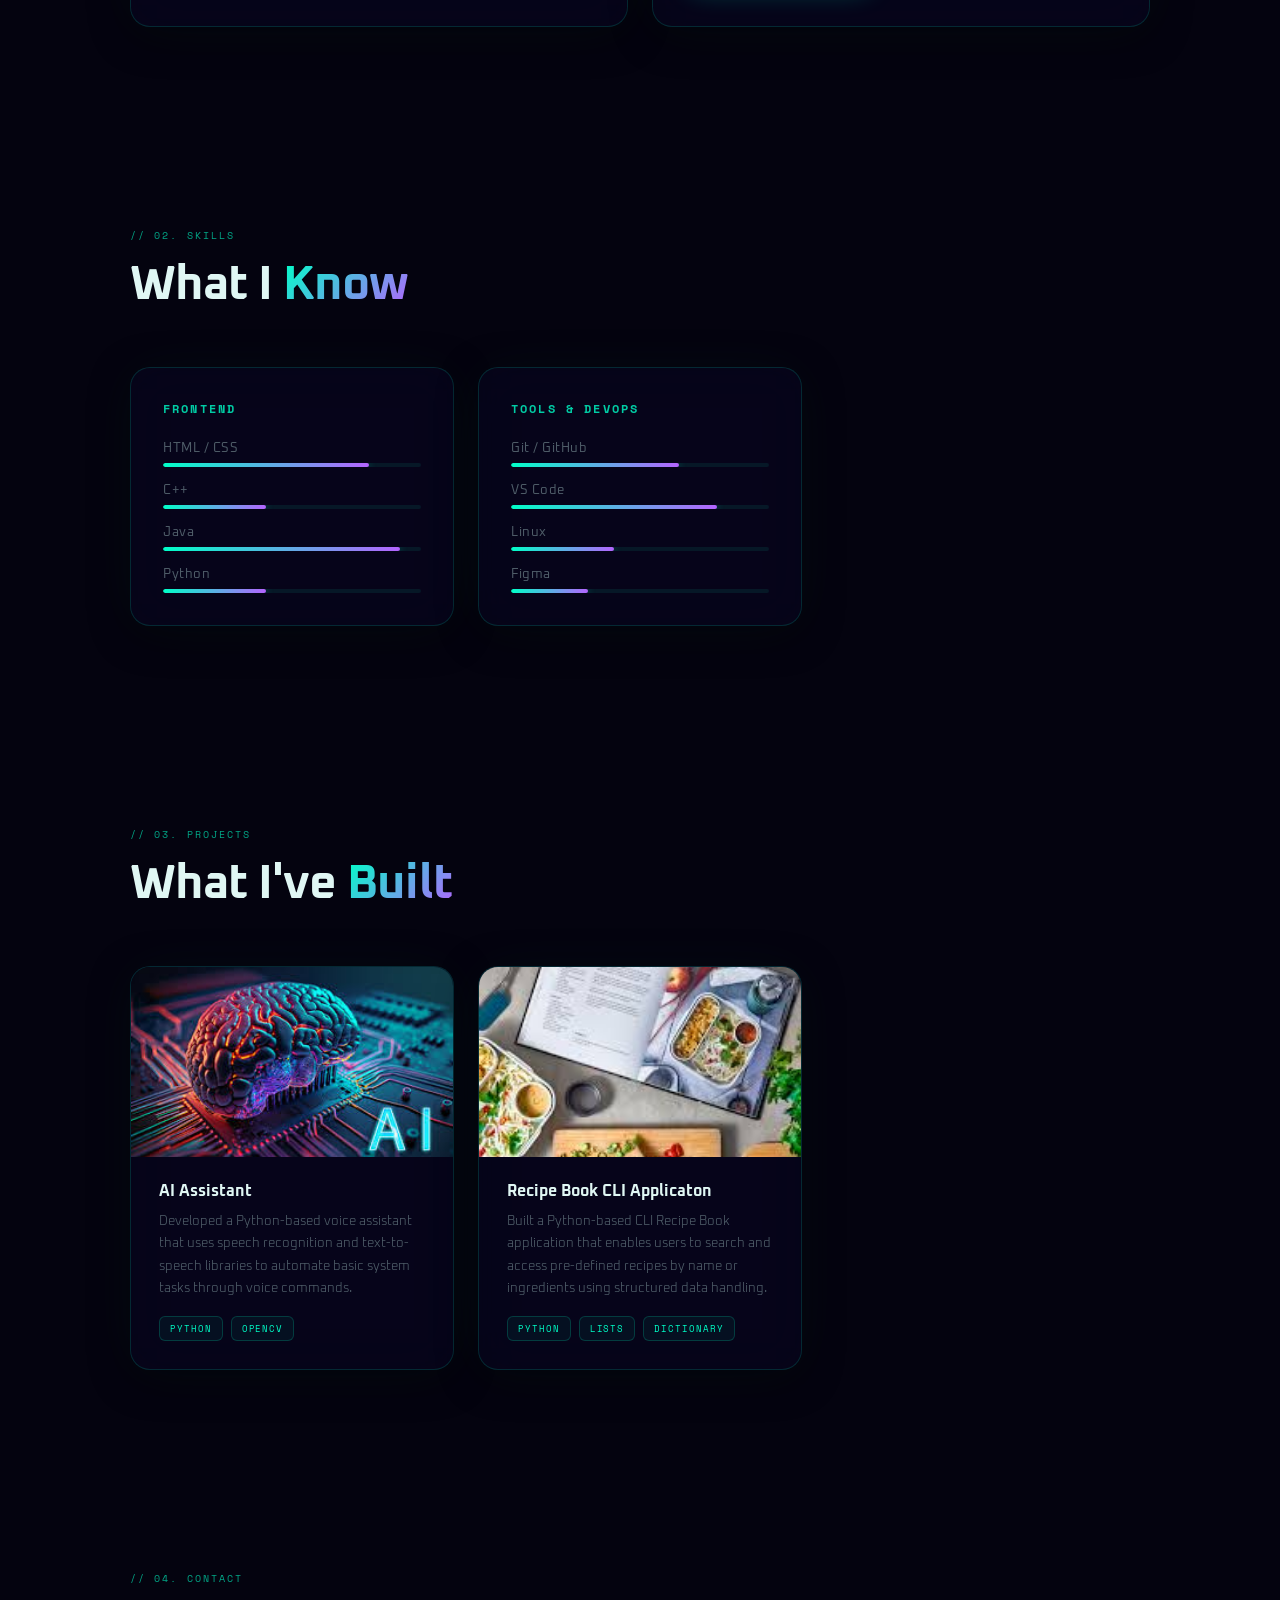
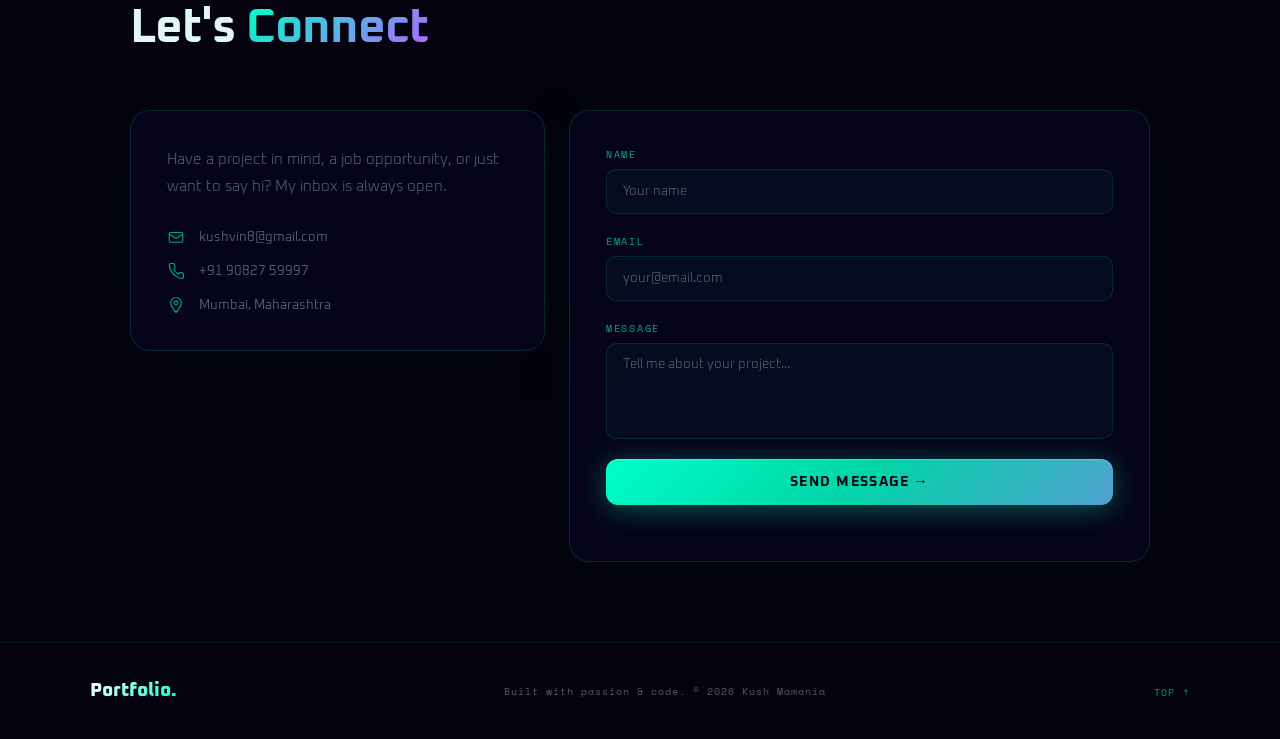
==== commit b90f1d88: "Added Resume Download" ====
--- a/page.html
+++ b/page.html
@@ -103,7 +103,7 @@
             <span class="detail-icon">⬡</span>
             <div><strong>Availability</strong><p>Open to opportunities</p></div>
           </div>
-          <a href="your-resume.pdf" download="YourName_Resume.pdf" class="btn-primary" style="margin-top:8px;display:inline-block;text-align:center;">Download CV</a>
+          <a href="Resume_changed.pdf" download="Resume_changed.pdf" class="btn-primary" style="margin-top:8px;display:inline-block;text-align:center;">Download CV</a>
         </div>
       </div>
     </div>
